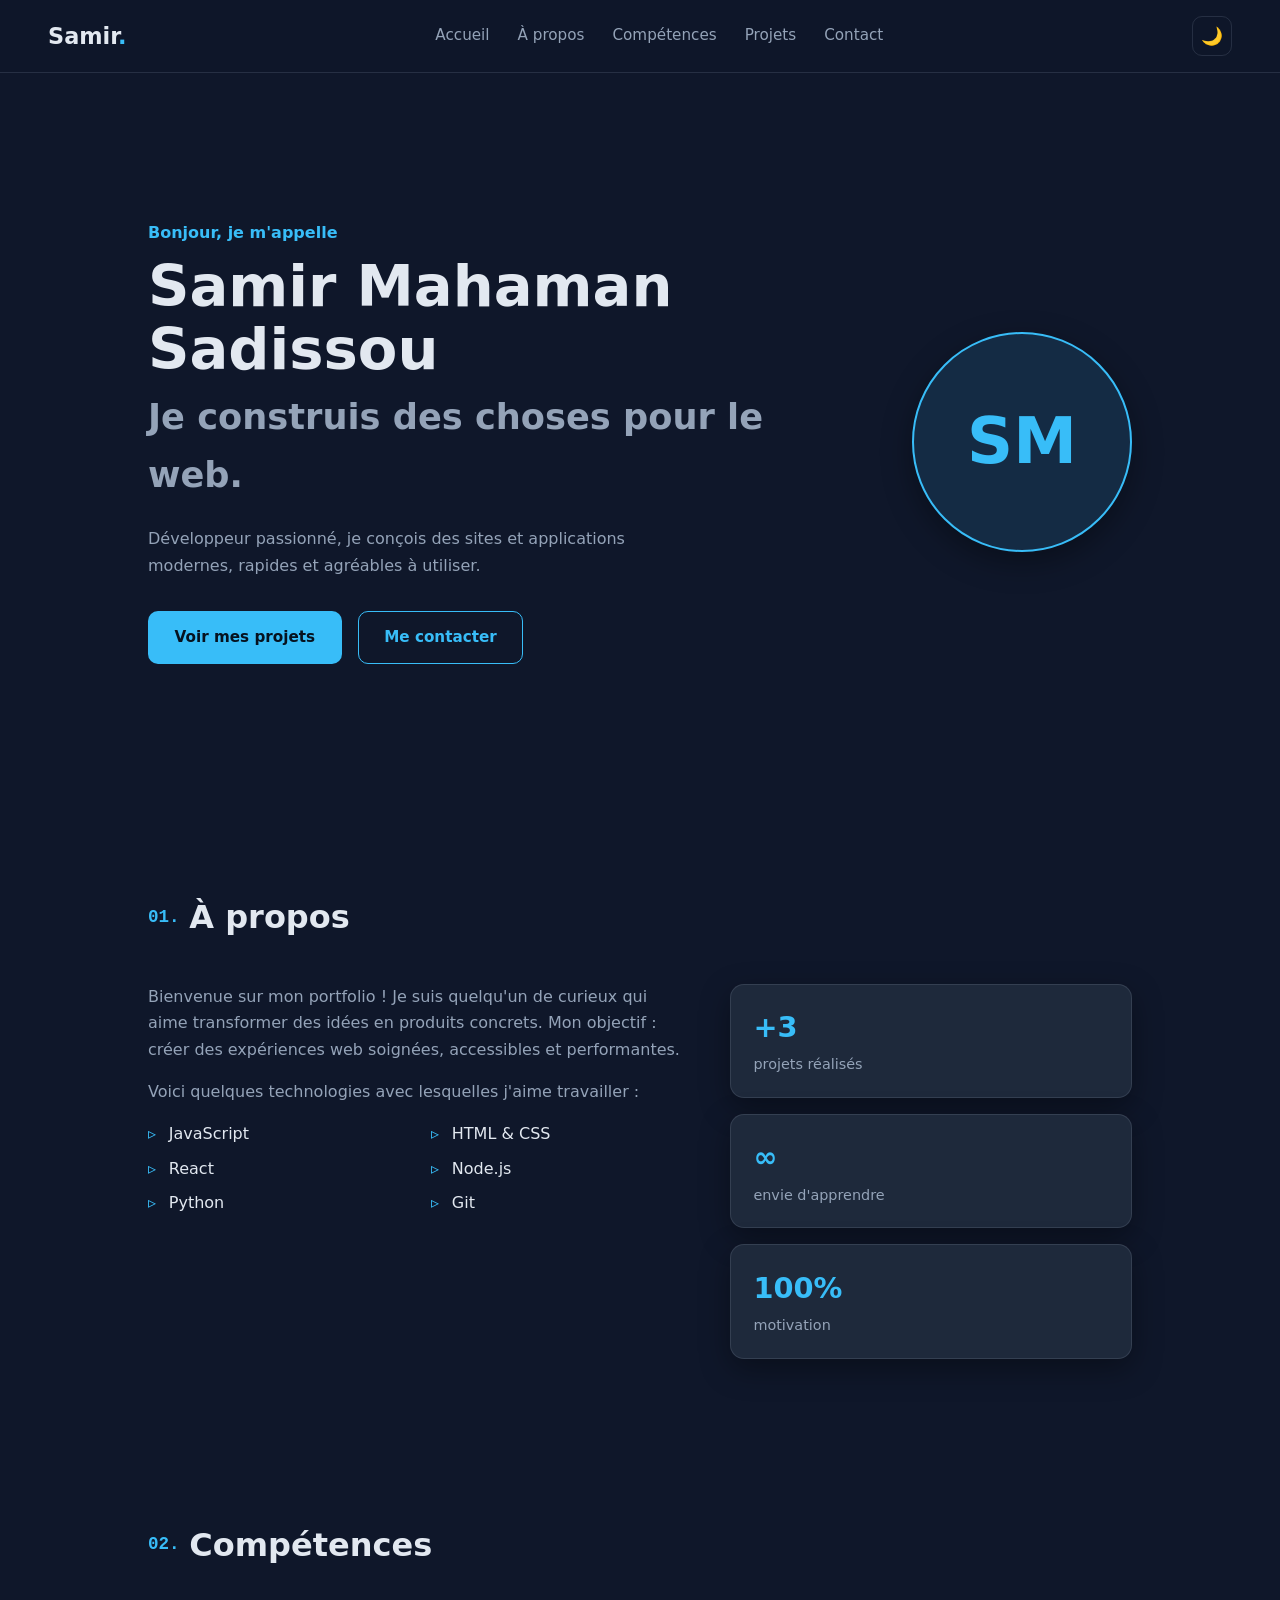
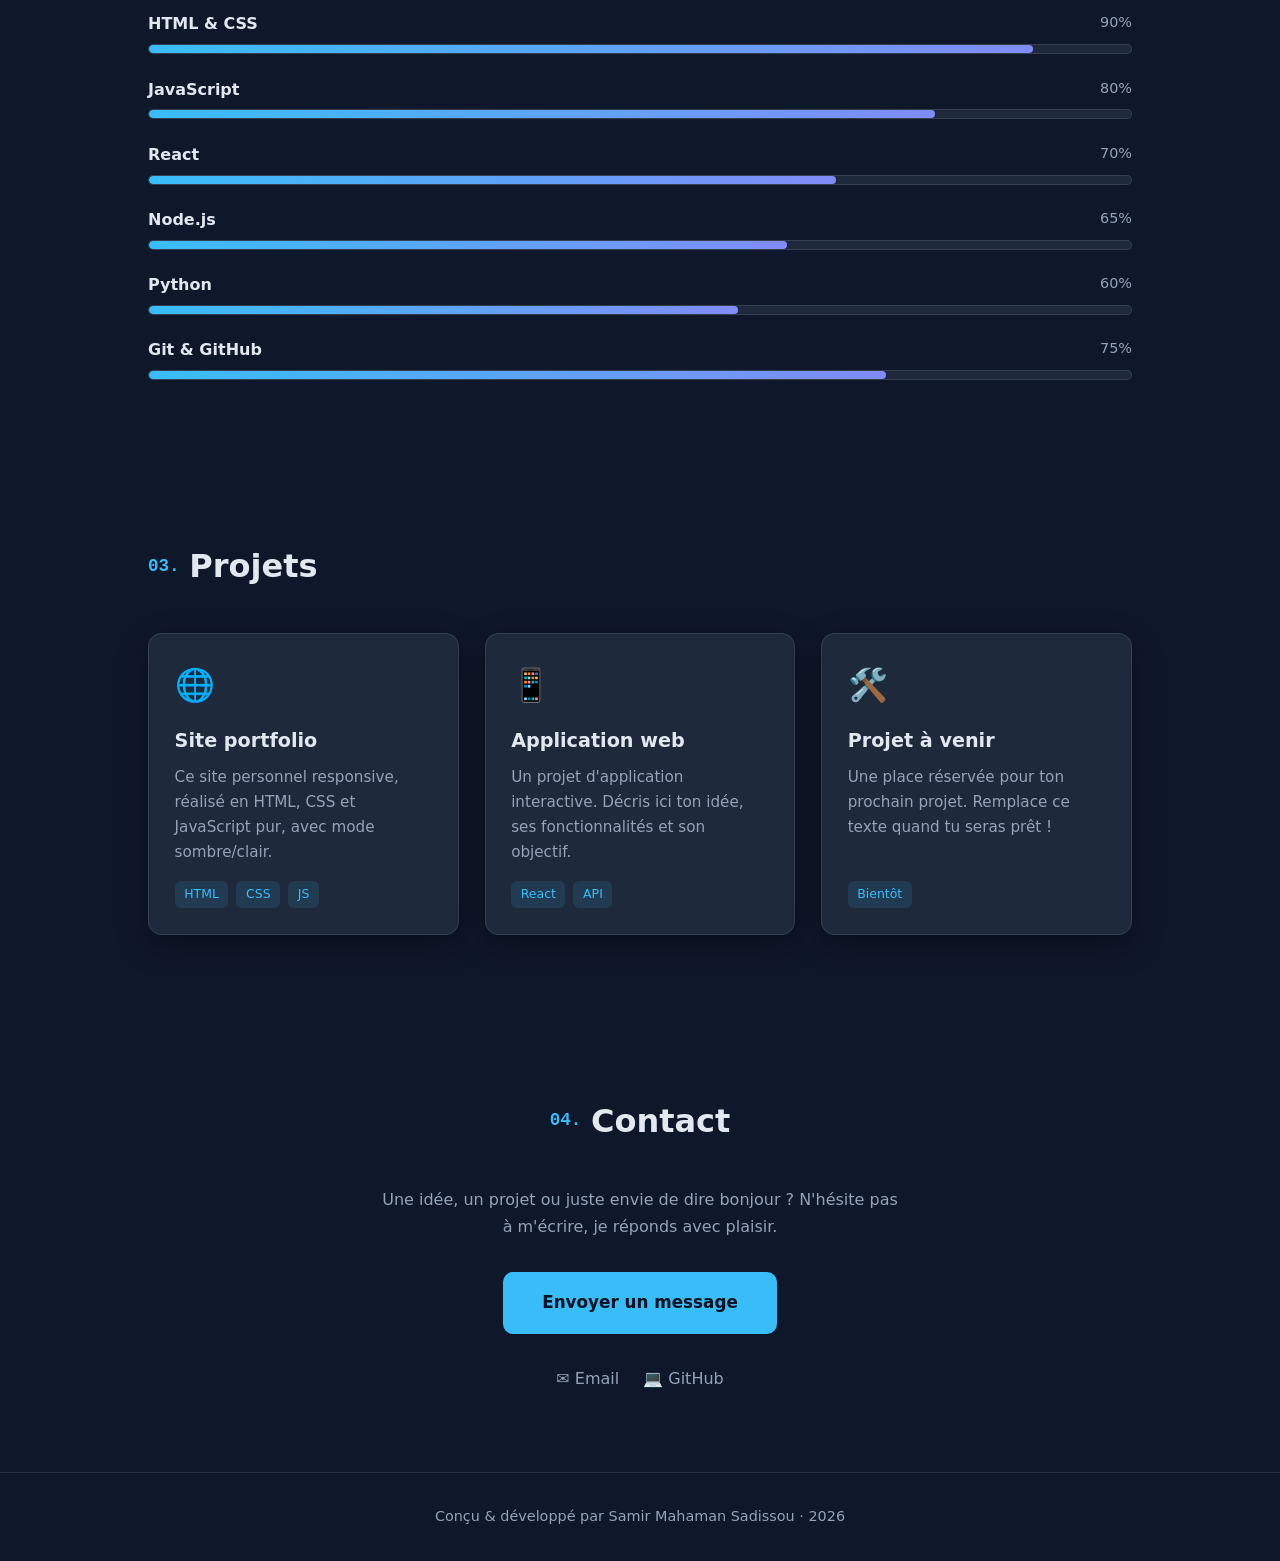
==== index.html @ f7d61f9f "Ajout du site portfolio personnel (HTML/CSS/JS) Site portfolio responsive avec mode sombre/clair, me" ====
<!DOCTYPE html>
<html lang="fr">
<head>
  <meta charset="UTF-8" />
  <meta name="viewport" content="width=device-width, initial-scale=1.0" />
  <meta name="description" content="Portfolio de Samir Mahaman Sadissou — développeur & créateur." />
  <title>Samir Mahaman Sadissou — Portfolio</title>
  <link rel="preconnect" href="https://fonts.googleapis.com" />
  <link rel="stylesheet" href="styles.css" />
  <link rel="icon" href="data:image/svg+xml,<svg xmlns='http://www.w3.org/2000/svg' viewBox='0 0 100 100'><text y='.9em' font-size='90'>S</text></svg>" />
</head>
<body>
  <!-- Barre de navigation -->
  <header class="nav" id="nav">
    <a href="#accueil" class="nav__logo">Samir<span>.</span></a>
    <nav class="nav__links" id="navLinks">
      <a href="#accueil">Accueil</a>
      <a href="#apropos">À propos</a>
      <a href="#competences">Compétences</a>
      <a href="#projets">Projets</a>
      <a href="#contact">Contact</a>
    </nav>
    <div class="nav__actions">
      <button id="themeToggle" class="icon-btn" aria-label="Changer de thème" title="Changer de thème">🌙</button>
      <button id="menuToggle" class="icon-btn menu-btn" aria-label="Ouvrir le menu">☰</button>
    </div>
  </header>

  <main>
    <!-- Section Accueil -->
    <section id="accueil" class="hero">
      <div class="hero__content">
        <p class="hero__hello">Bonjour, je m'appelle</p>
        <h1 class="hero__name">Samir Mahaman Sadissou</h1>
        <h2 class="hero__role">Je construis des choses pour le web.</h2>
        <p class="hero__text">
          Développeur passionné, je conçois des sites et applications
          modernes, rapides et agréables à utiliser.
        </p>
        <div class="hero__cta">
          <a href="#projets" class="btn btn--primary">Voir mes projets</a>
          <a href="#contact" class="btn btn--ghost">Me contacter</a>
        </div>
      </div>
      <div class="hero__avatar" aria-hidden="true">
        <div class="avatar-ring">SM</div>
      </div>
    </section>

    <!-- Section À propos -->
    <section id="apropos" class="section">
      <h2 class="section__title"><span>01.</span> À propos</h2>
      <div class="about">
        <div class="about__text">
          <p>
            Bienvenue sur mon portfolio ! Je suis quelqu'un de curieux qui
            aime transformer des idées en produits concrets. Mon objectif :
            créer des expériences web soignées, accessibles et performantes.
          </p>
          <p>Voici quelques technologies avec lesquelles j'aime travailler :</p>
          <ul class="about__tech">
            <li>JavaScript</li>
            <li>HTML &amp; CSS</li>
            <li>React</li>
            <li>Node.js</li>
            <li>Python</li>
            <li>Git</li>
          </ul>
        </div>
        <div class="about__card">
          <div class="stat"><strong>+3</strong><span>projets réalisés</span></div>
          <div class="stat"><strong>∞</strong><span>envie d'apprendre</span></div>
          <div class="stat"><strong>100%</strong><span>motivation</span></div>
        </div>
      </div>
    </section>

    <!-- Section Compétences -->
    <section id="competences" class="section">
      <h2 class="section__title"><span>02.</span> Compétences</h2>
      <div class="skills" id="skills">
        <!-- Généré par script.js -->
      </div>
    </section>

    <!-- Section Projets -->
    <section id="projets" class="section">
      <h2 class="section__title"><span>03.</span> Projets</h2>
      <div class="projects" id="projects">
        <!-- Généré par script.js -->
      </div>
    </section>

    <!-- Section Contact -->
    <section id="contact" class="section section--contact">
      <h2 class="section__title section__title--center"><span>04.</span> Contact</h2>
      <p class="contact__lead">
        Une idée, un projet ou juste envie de dire bonjour ?
        N'hésite pas à m'écrire, je réponds avec plaisir.
      </p>
      <a href="mailto:samirmahamansadissou@gmail.com" class="btn btn--primary btn--big">
        Envoyer un message
      </a>
      <div class="contact__socials">
        <a href="mailto:samirmahamansadissou@gmail.com" title="Email">✉️ Email</a>
        <a href="https://github.com/samirmahamansadissou-lang" target="_blank" rel="noopener" title="GitHub">💻 GitHub</a>
      </div>
    </section>
  </main>

  <footer class="footer">
    <p>Conçu &amp; développé par Samir Mahaman Sadissou · <span id="year"></span></p>
  </footer>

  <script src="script.js"></script>
</body>
</html>
---- styles.css ----
/* ============================================================
   Portfolio — Samir Mahaman Sadissou
   Feuille de style principale
   ============================================================ */

:root {
  --bg: #0f172a;
  --bg-soft: #1e293b;
  --card: #1e293b;
  --text: #e2e8f0;
  --text-muted: #94a3b8;
  --accent: #38bdf8;
  --accent-soft: rgba(56, 189, 248, 0.12);
  --border: rgba(148, 163, 184, 0.18);
  --shadow: 0 10px 30px rgba(0, 0, 0, 0.35);
  --radius: 14px;
  --max: 1080px;
  --font: "Segoe UI", system-ui, -apple-system, Roboto, Helvetica, Arial, sans-serif;
}

/* Thème clair */
:root[data-theme="light"] {
  --bg: #f8fafc;
  --bg-soft: #ffffff;
  --card: #ffffff;
  --text: #0f172a;
  --text-muted: #475569;
  --accent: #0284c7;
  --accent-soft: rgba(2, 132, 199, 0.1);
  --border: rgba(15, 23, 42, 0.1);
  --shadow: 0 10px 30px rgba(15, 23, 42, 0.08);
}

* { margin: 0; padding: 0; box-sizing: border-box; }

html { scroll-behavior: smooth; }

body {
  font-family: var(--font);
  background: var(--bg);
  color: var(--text);
  line-height: 1.65;
  transition: background 0.3s ease, color 0.3s ease;
}

a { color: inherit; text-decoration: none; }

/* ---------- Navigation ---------- */
.nav {
  position: sticky;
  top: 0;
  z-index: 50;
  display: flex;
  align-items: center;
  justify-content: space-between;
  padding: 1rem clamp(1rem, 5vw, 3rem);
  background: color-mix(in srgb, var(--bg) 85%, transparent);
  backdrop-filter: blur(10px);
  border-bottom: 1px solid var(--border);
}

.nav__logo { font-size: 1.4rem; font-weight: 700; }
.nav__logo span { color: var(--accent); }

.nav__links { display: flex; gap: 1.75rem; }
.nav__links a {
  color: var(--text-muted);
  font-size: 0.95rem;
  position: relative;
  transition: color 0.2s ease;
}
.nav__links a:hover { color: var(--accent); }
.nav__links a::after {
  content: "";
  position: absolute;
  left: 0; bottom: -6px;
  width: 0; height: 2px;
  background: var(--accent);
  transition: width 0.25s ease;
}
.nav__links a:hover::after { width: 100%; }

.nav__actions { display: flex; align-items: center; gap: 0.5rem; }
.icon-btn {
  background: transparent;
  border: 1px solid var(--border);
  color: var(--text);
  width: 40px; height: 40px;
  border-radius: 10px;
  cursor: pointer;
  font-size: 1.1rem;
  display: grid;
  place-items: center;
  transition: background 0.2s ease, transform 0.2s ease;
}
.icon-btn:hover { background: var(--accent-soft); transform: translateY(-1px); }
.menu-btn { display: none; }

/* ---------- Boutons ---------- */
.btn {
  display: inline-block;
  padding: 0.8rem 1.6rem;
  border-radius: 10px;
  font-weight: 600;
  font-size: 0.95rem;
  cursor: pointer;
  transition: transform 0.2s ease, box-shadow 0.2s ease, background 0.2s ease;
  border: 1px solid transparent;
}
.btn--primary { background: var(--accent); color: #06121f; }
.btn--primary:hover { transform: translateY(-2px); box-shadow: 0 8px 20px var(--accent-soft); }
.btn--ghost { border-color: var(--accent); color: var(--accent); }
.btn--ghost:hover { background: var(--accent-soft); transform: translateY(-2px); }
.btn--big { padding: 1rem 2.4rem; font-size: 1.05rem; }

/* ---------- Hero ---------- */
.hero {
  max-width: var(--max);
  margin: 0 auto;
  min-height: 82vh;
  display: flex;
  align-items: center;
  justify-content: space-between;
  gap: 3rem;
  padding: 4rem clamp(1rem, 5vw, 3rem);
  flex-wrap: wrap;
}
.hero__content { flex: 1 1 420px; }
.hero__hello { color: var(--accent); font-weight: 600; margin-bottom: 0.5rem; }
.hero__name {
  font-size: clamp(2.2rem, 6vw, 3.6rem);
  line-height: 1.1;
  margin-bottom: 0.4rem;
}
.hero__role {
  font-size: clamp(1.4rem, 4vw, 2.2rem);
  color: var(--text-muted);
  margin-bottom: 1.4rem;
}
.hero__text { color: var(--text-muted); max-width: 520px; margin-bottom: 2rem; }
.hero__cta { display: flex; gap: 1rem; flex-wrap: wrap; }

.hero__avatar { flex: 0 0 auto; }
.avatar-ring {
  width: 220px; height: 220px;
  border-radius: 50%;
  display: grid;
  place-items: center;
  font-size: 4rem;
  font-weight: 700;
  color: var(--accent);
  background: var(--accent-soft);
  border: 2px solid var(--accent);
  box-shadow: var(--shadow);
  animation: float 4s ease-in-out infinite;
}
@keyframes float {
  0%, 100% { transform: translateY(0); }
  50% { transform: translateY(-14px); }
}

/* ---------- Sections ---------- */
.section {
  max-width: var(--max);
  margin: 0 auto;
  padding: 5rem clamp(1rem, 5vw, 3rem);
}
.section__title {
  font-size: clamp(1.5rem, 4vw, 2rem);
  margin-bottom: 2.5rem;
  display: flex;
  align-items: center;
  gap: 0.6rem;
}
.section__title span { color: var(--accent); font-size: 1.1rem; font-family: monospace; }
.section__title--center { justify-content: center; text-align: center; }

/* ---------- À propos ---------- */
.about { display: flex; gap: 2.5rem; flex-wrap: wrap; }
.about__text { flex: 1 1 380px; color: var(--text-muted); }
.about__text p { margin-bottom: 1rem; }
.about__tech {
  list-style: none;
  display: grid;
  grid-template-columns: repeat(2, minmax(0, 1fr));
  gap: 0.5rem 1.5rem;
  margin-top: 0.5rem;
}
.about__tech li { position: relative; padding-left: 1.3rem; color: var(--text); }
.about__tech li::before { content: "▹"; position: absolute; left: 0; color: var(--accent); }

.about__card {
  flex: 1 1 240px;
  display: flex;
  flex-direction: column;
  gap: 1rem;
  justify-content: center;
}
.stat {
  background: var(--card);
  border: 1px solid var(--border);
  border-radius: var(--radius);
  padding: 1.2rem 1.4rem;
  box-shadow: var(--shadow);
}
.stat strong { display: block; font-size: 1.8rem; color: var(--accent); }
.stat span { color: var(--text-muted); font-size: 0.9rem; }

/* ---------- Compétences ---------- */
.skills { display: grid; gap: 1.4rem; }
.skill__head { display: flex; justify-content: space-between; margin-bottom: 0.4rem; }
.skill__name { font-weight: 600; }
.skill__pct { color: var(--text-muted); font-size: 0.9rem; }
.skill__bar {
  height: 10px;
  background: var(--bg-soft);
  border-radius: 999px;
  overflow: hidden;
  border: 1px solid var(--border);
}
.skill__fill {
  height: 100%;
  width: 0;
  background: linear-gradient(90deg, var(--accent), #818cf8);
  border-radius: 999px;
  transition: width 1.1s ease;
}

/* ---------- Projets ---------- */
.projects {
  display: grid;
  grid-template-columns: repeat(auto-fill, minmax(280px, 1fr));
  gap: 1.6rem;
}
.project {
  background: var(--card);
  border: 1px solid var(--border);
  border-radius: var(--radius);
  padding: 1.6rem;
  box-shadow: var(--shadow);
  transition: transform 0.25s ease, border-color 0.25s ease;
  display: flex;
  flex-direction: column;
}
.project:hover { transform: translateY(-6px); border-color: var(--accent); }
.project__icon { font-size: 2rem; margin-bottom: 0.8rem; }
.project__title { font-size: 1.2rem; margin-bottom: 0.5rem; }
.project__desc { color: var(--text-muted); font-size: 0.95rem; flex: 1; margin-bottom: 1rem; }
.project__tags { display: flex; flex-wrap: wrap; gap: 0.5rem; }
.project__tags span {
  font-size: 0.78rem;
  color: var(--accent);
  background: var(--accent-soft);
  padding: 0.2rem 0.6rem;
  border-radius: 6px;
}

/* ---------- Contact ---------- */
.section--contact { text-align: center; }
.contact__lead {
  max-width: 520px;
  margin: 0 auto 2rem;
  color: var(--text-muted);
}
.contact__socials {
  margin-top: 2rem;
  display: flex;
  gap: 1.5rem;
  justify-content: center;
  flex-wrap: wrap;
}
.contact__socials a { color: var(--text-muted); transition: color 0.2s ease; }
.contact__socials a:hover { color: var(--accent); }

/* ---------- Footer ---------- */
.footer {
  text-align: center;
  padding: 2rem 1rem;
  color: var(--text-muted);
  font-size: 0.9rem;
  border-top: 1px solid var(--border);
}

/* ---------- Animations d'apparition ---------- */
.reveal { opacity: 0; transform: translateY(24px); transition: opacity 0.6s ease, transform 0.6s ease; }
.reveal.visible { opacity: 1; transform: none; }

/* ---------- Responsive ---------- */
@media (max-width: 720px) {
  .menu-btn { display: grid; }
  .nav__links {
    position: absolute;
    top: 100%; left: 0; right: 0;
    flex-direction: column;
    background: var(--bg-soft);
    padding: 1rem 2rem;
    gap: 1rem;
    border-bottom: 1px solid var(--border);
    transform: translateY(-150%);
    transition: transform 0.3s ease;
  }
  .nav__links.open { transform: translateY(0); }
  .hero { text-align: center; justify-content: center; }
  .hero__cta { justify-content: center; }
  .avatar-ring { width: 160px; height: 160px; font-size: 3rem; }
}
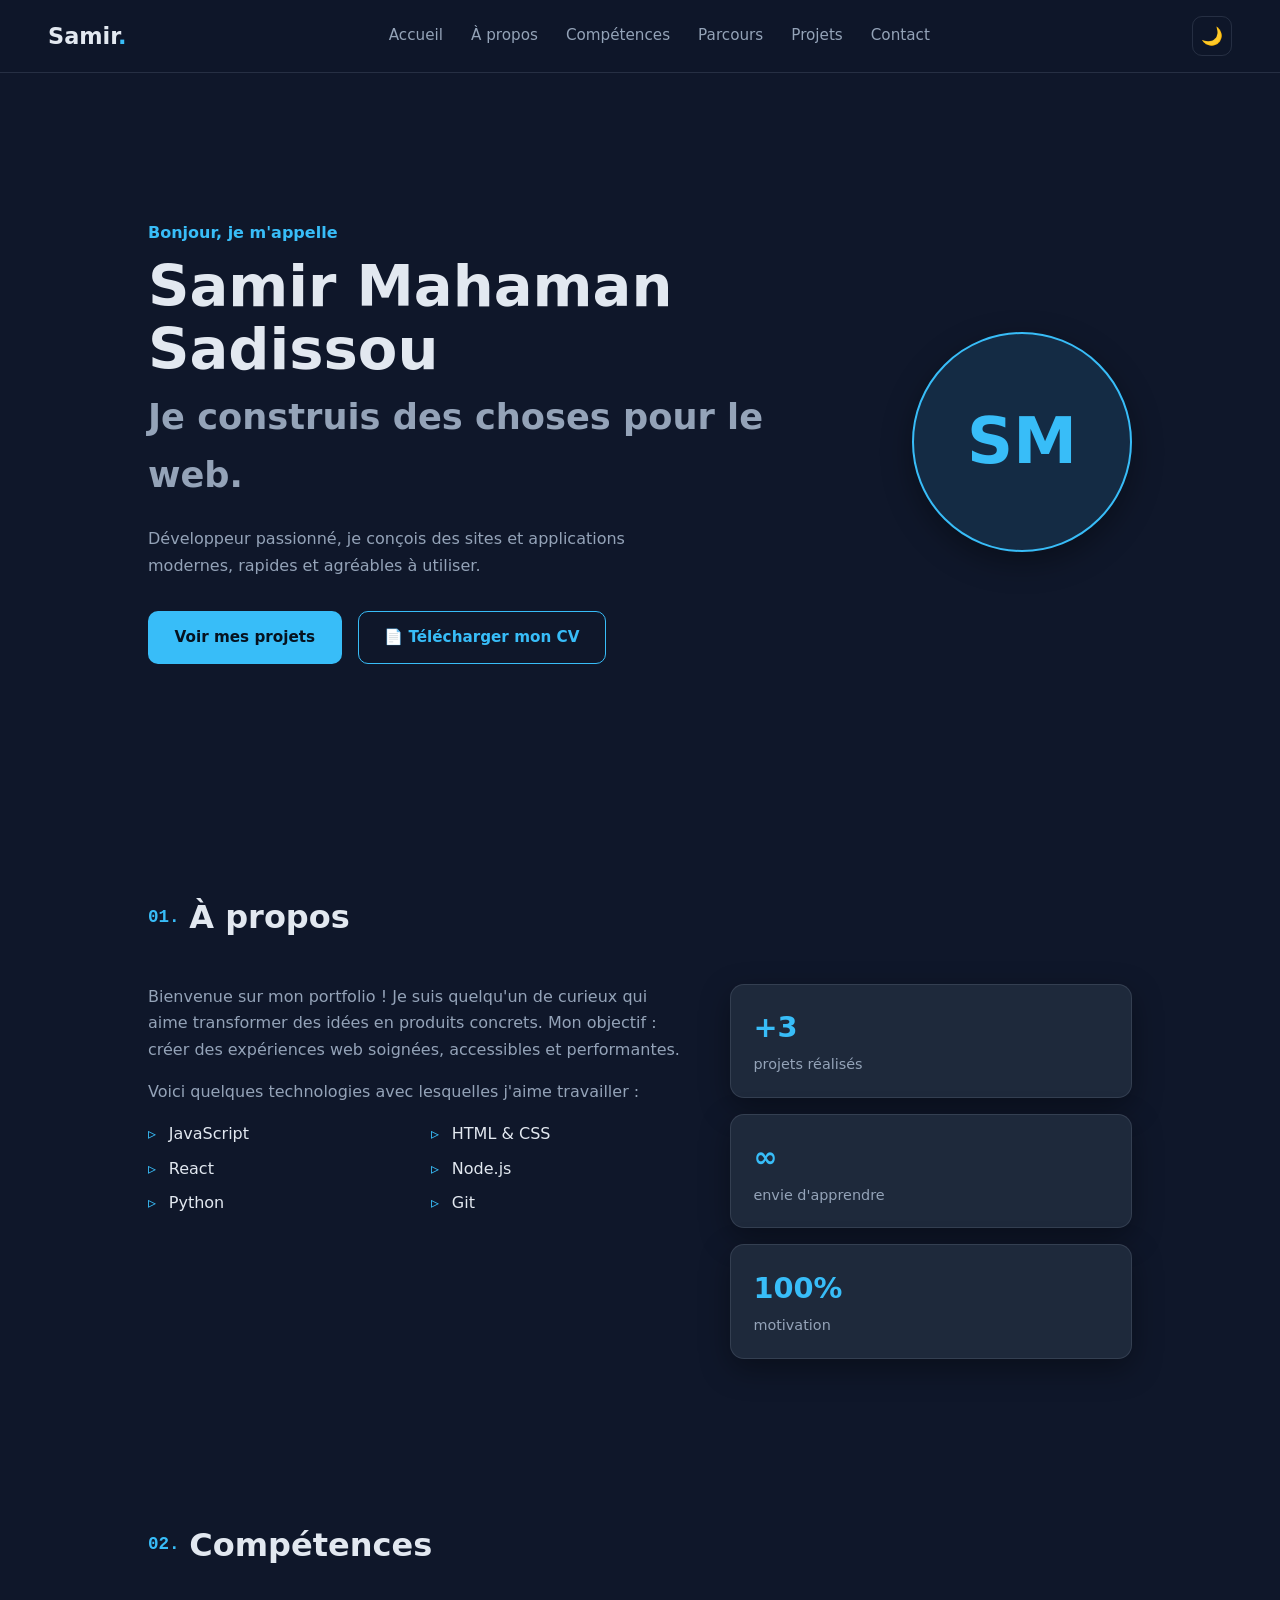
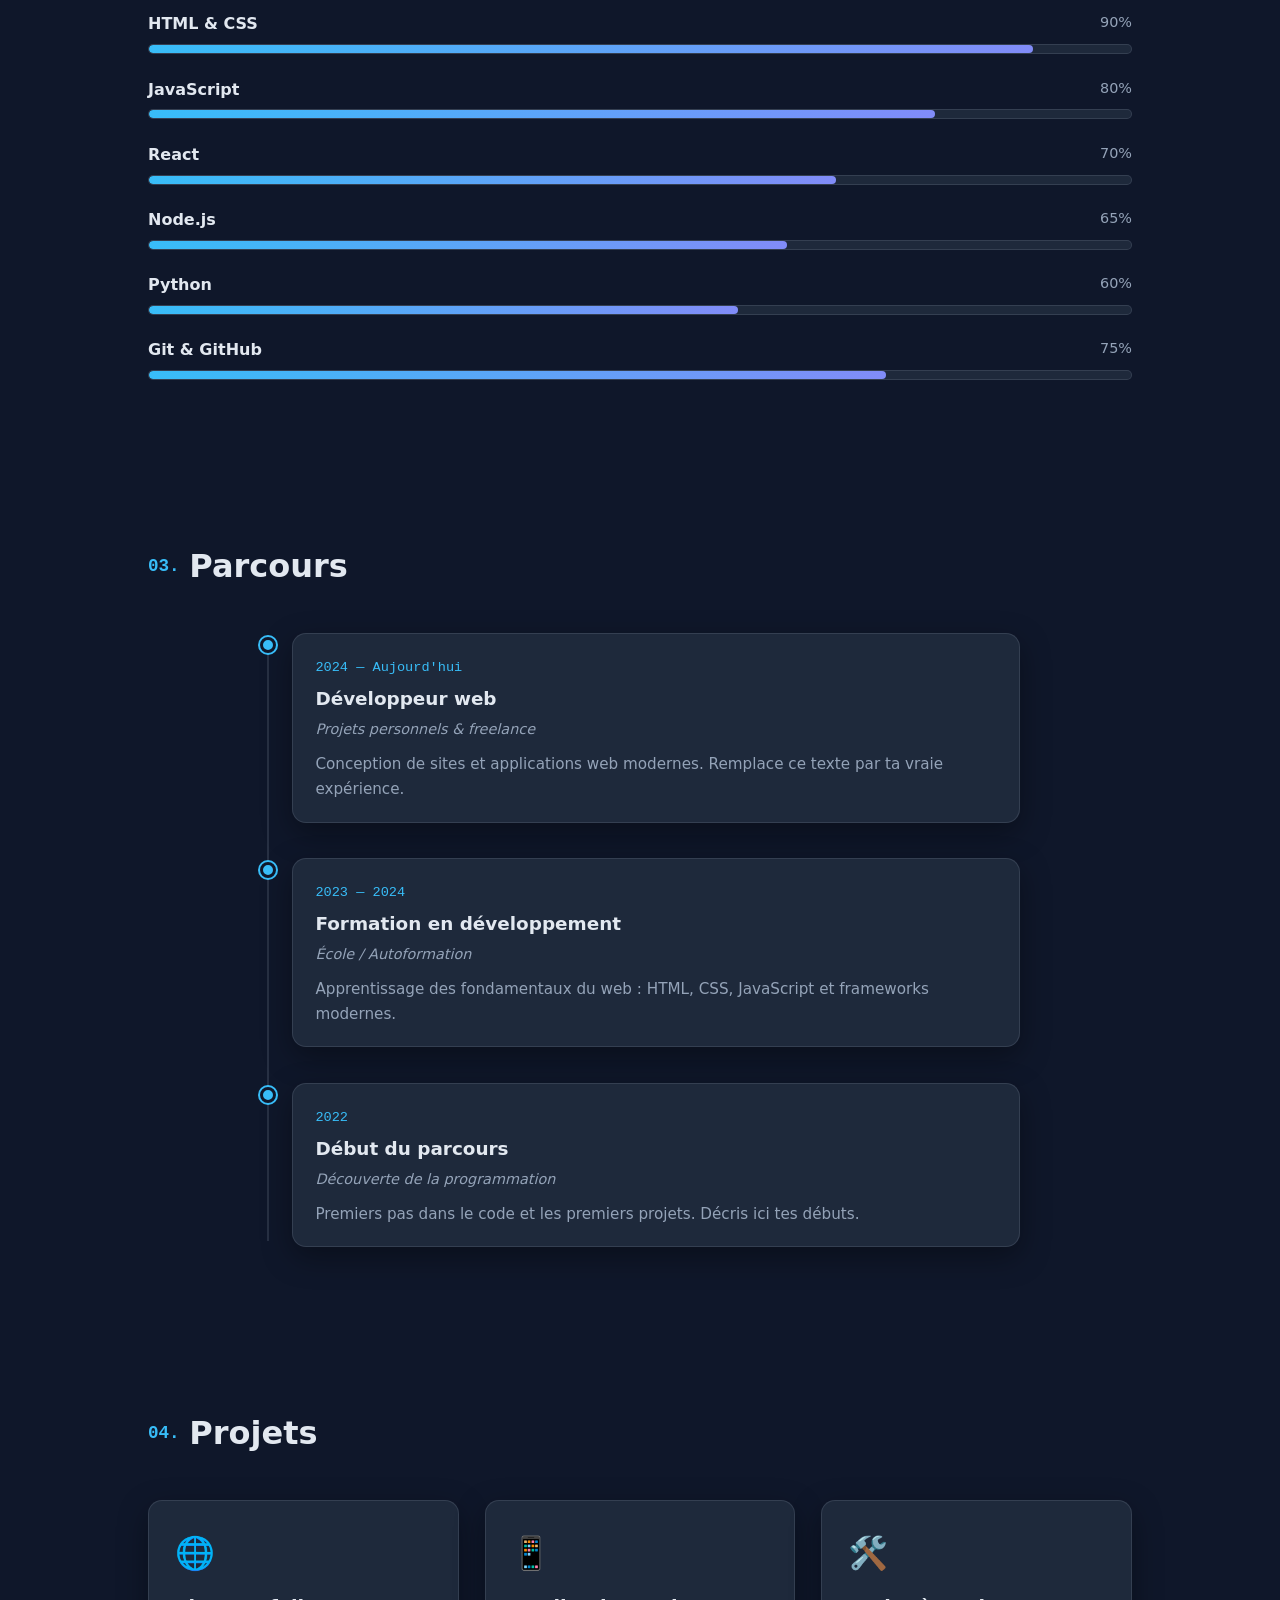
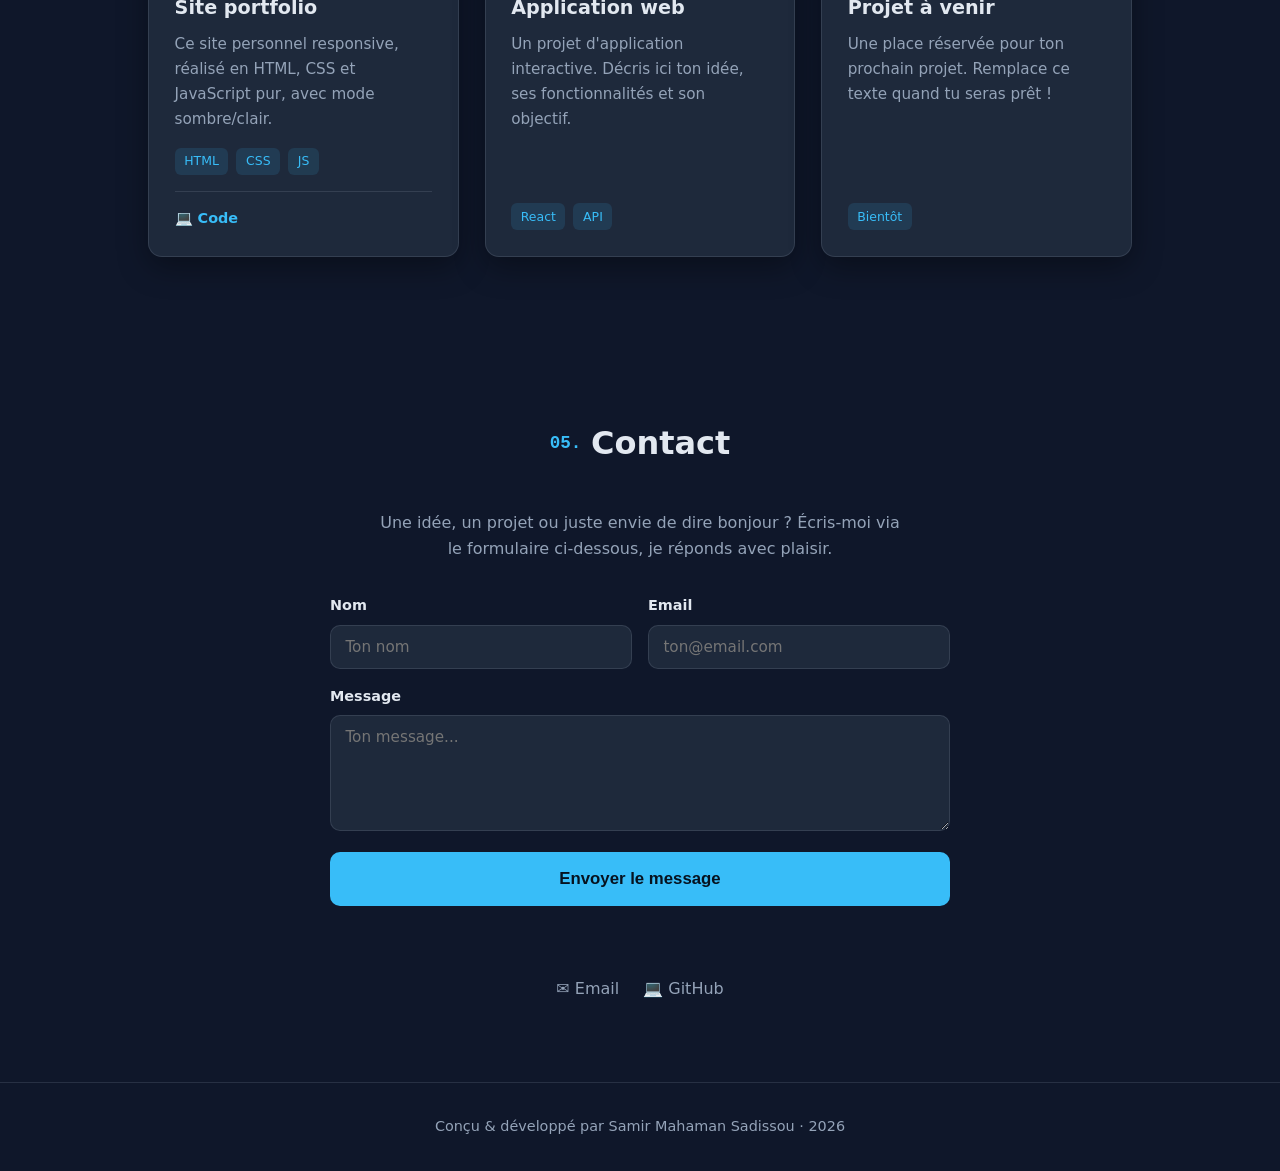
==== commit 371224ca: "Ajout formulaire de contact, CV, parcours et liens projets - Section Parcours (timeline) avec donnée" ====
--- a/index.html
+++ b/index.html
@@ -17,6 +17,7 @@
       <a href="#accueil">Accueil</a>
       <a href="#apropos">À propos</a>
       <a href="#competences">Compétences</a>
+      <a href="#parcours">Parcours</a>
       <a href="#projets">Projets</a>
       <a href="#contact">Contact</a>
     </nav>
@@ -39,7 +40,7 @@
         </p>
         <div class="hero__cta">
           <a href="#projets" class="btn btn--primary">Voir mes projets</a>
-          <a href="#contact" class="btn btn--ghost">Me contacter</a>
+          <a href="cv.pdf" class="btn btn--ghost" download>📄 Télécharger mon CV</a>
         </div>
       </div>
       <div class="hero__avatar" aria-hidden="true">
@@ -83,9 +84,17 @@
       </div>
     </section>
 
+    <!-- Section Parcours -->
+    <section id="parcours" class="section">
+      <h2 class="section__title"><span>03.</span> Parcours</h2>
+      <div class="timeline" id="timeline">
+        <!-- Généré par script.js -->
+      </div>
+    </section>
+
     <!-- Section Projets -->
     <section id="projets" class="section">
-      <h2 class="section__title"><span>03.</span> Projets</h2>
+      <h2 class="section__title"><span>04.</span> Projets</h2>
       <div class="projects" id="projects">
         <!-- Généré par script.js -->
       </div>
@@ -93,14 +102,37 @@
 
     <!-- Section Contact -->
     <section id="contact" class="section section--contact">
-      <h2 class="section__title section__title--center"><span>04.</span> Contact</h2>
+      <h2 class="section__title section__title--center"><span>05.</span> Contact</h2>
       <p class="contact__lead">
         Une idée, un projet ou juste envie de dire bonjour ?
-        N'hésite pas à m'écrire, je réponds avec plaisir.
+        Écris-moi via le formulaire ci-dessous, je réponds avec plaisir.
       </p>
-      <a href="mailto:samirmahamansadissou@gmail.com" class="btn btn--primary btn--big">
-        Envoyer un message
-      </a>
+
+      <!-- Formulaire de contact (via Formspree — voir README pour l'activer) -->
+      <form
+        class="contact-form"
+        id="contactForm"
+        action="https://formspree.io/f/VOTRE_ID_FORMSPREE"
+        method="POST"
+      >
+        <div class="form-row">
+          <div class="field">
+            <label for="name">Nom</label>
+            <input type="text" id="name" name="name" placeholder="Ton nom" required />
+          </div>
+          <div class="field">
+            <label for="email">Email</label>
+            <input type="email" id="email" name="email" placeholder="ton@email.com" required />
+          </div>
+        </div>
+        <div class="field">
+          <label for="message">Message</label>
+          <textarea id="message" name="message" rows="5" placeholder="Ton message..." required></textarea>
+        </div>
+        <button type="submit" class="btn btn--primary btn--big">Envoyer le message</button>
+        <p class="form-status" id="formStatus" role="status"></p>
+      </form>
+
       <div class="contact__socials">
         <a href="mailto:samirmahamansadissou@gmail.com" title="Email">✉️ Email</a>
         <a href="https://github.com/samirmahamansadissou-lang" target="_blank" rel="noopener" title="GitHub">💻 GitHub</a>
--- a/styles.css
+++ b/styles.css
@@ -254,6 +254,110 @@
   padding: 0.2rem 0.6rem;
   border-radius: 6px;
 }
+
+/* ---------- Parcours (timeline) ---------- */
+.timeline {
+  position: relative;
+  max-width: 760px;
+  margin: 0 auto;
+  padding-left: 2rem;
+}
+.timeline::before {
+  content: "";
+  position: absolute;
+  left: 7px; top: 6px; bottom: 6px;
+  width: 2px;
+  background: var(--border);
+}
+.tl-item { position: relative; padding-bottom: 2.2rem; }
+.tl-item:last-child { padding-bottom: 0; }
+.tl-dot {
+  position: absolute;
+  left: -2rem;
+  top: 4px;
+  width: 16px; height: 16px;
+  border-radius: 50%;
+  background: var(--accent);
+  border: 3px solid var(--bg);
+  box-shadow: 0 0 0 2px var(--accent);
+}
+.tl-content {
+  background: var(--card);
+  border: 1px solid var(--border);
+  border-radius: var(--radius);
+  padding: 1.2rem 1.4rem;
+  box-shadow: var(--shadow);
+}
+.tl-date {
+  font-family: monospace;
+  font-size: 0.85rem;
+  color: var(--accent);
+}
+.tl-title { font-size: 1.15rem; margin: 0.3rem 0 0.1rem; }
+.tl-place { color: var(--text-muted); font-size: 0.9rem; font-style: italic; }
+.tl-desc { color: var(--text-muted); font-size: 0.95rem; margin-top: 0.6rem; }
+
+/* ---------- Liens de projets ---------- */
+.project__links {
+  display: flex;
+  gap: 1.2rem;
+  margin-top: 1rem;
+  padding-top: 0.9rem;
+  border-top: 1px solid var(--border);
+}
+.project__links a {
+  color: var(--accent);
+  font-size: 0.9rem;
+  font-weight: 600;
+  transition: opacity 0.2s ease;
+}
+.project__links a:hover { opacity: 0.7; }
+
+/* ---------- Formulaire de contact ---------- */
+.contact-form {
+  max-width: 620px;
+  margin: 0 auto 1.5rem;
+  text-align: left;
+}
+.form-row {
+  display: grid;
+  grid-template-columns: 1fr 1fr;
+  gap: 1rem;
+}
+.field { margin-bottom: 1rem; display: flex; flex-direction: column; }
+.field label {
+  font-size: 0.9rem;
+  font-weight: 600;
+  margin-bottom: 0.4rem;
+  color: var(--text);
+}
+.field input,
+.field textarea {
+  font-family: inherit;
+  font-size: 0.95rem;
+  padding: 0.75rem 0.9rem;
+  border-radius: 10px;
+  border: 1px solid var(--border);
+  background: var(--bg-soft);
+  color: var(--text);
+  resize: vertical;
+  transition: border-color 0.2s ease, box-shadow 0.2s ease;
+}
+.field input:focus,
+.field textarea:focus {
+  outline: none;
+  border-color: var(--accent);
+  box-shadow: 0 0 0 3px var(--accent-soft);
+}
+.contact-form .btn { width: 100%; margin-top: 0.3rem; }
+.form-status {
+  margin-top: 1rem;
+  text-align: center;
+  font-size: 0.95rem;
+  min-height: 1.4rem;
+}
+.form-status.success { color: #22c55e; }
+.form-status.error { color: #f87171; }
 
 /* ---------- Contact ---------- */
 .section--contact { text-align: center; }
@@ -303,4 +407,5 @@
   .hero { text-align: center; justify-content: center; }
   .hero__cta { justify-content: center; }
   .avatar-ring { width: 160px; height: 160px; font-size: 3rem; }
-}
+  .form-row { grid-template-columns: 1fr; gap: 0; }
+}
